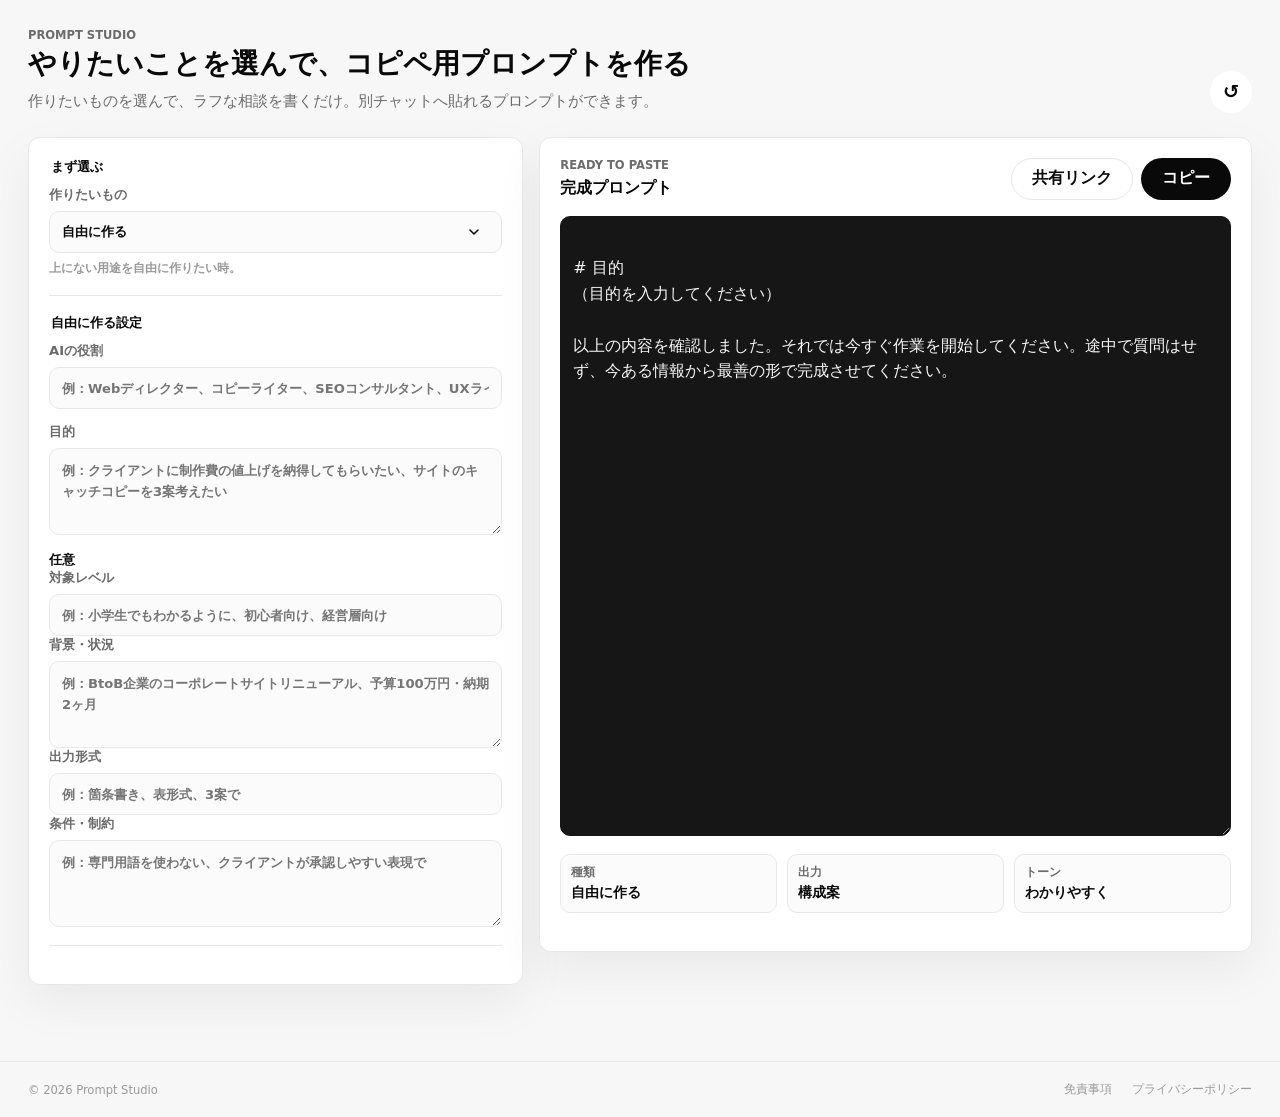
==== index.html @ e765169b "Add files via upload" ====
<!doctype html>
<html lang="ja">
  <head>
    <meta charset="UTF-8" />
    <meta name="viewport" content="width=device-width, initial-scale=1.0" />
    <link rel="icon" type="image/svg+xml" href="./favicon.svg" />
    <title>Prompt Studio</title>
    <link rel="stylesheet" href="./styles.css" />
  </head>
  <body>
    <main class="app-shell">
      <section class="workspace" aria-label="プロンプトメーカー">
        <header class="topbar">
          <div>
            <p class="eyebrow">Prompt Studio</p>
            <h1>やりたいことを選んで、コピペ用プロンプトを作る</h1>
            <p class="lead-text">作りたいものを選んで、ラフな相談を書くだけ。別チャットへ貼れるプロンプトができます。</p>
          </div>
          <div class="topbar-actions">
            <button class="icon-button" id="resetBtn" type="button" aria-label="初期化" title="初期化">↺</button>
          </div>
        </header>

        <div class="layout-grid">
          <form class="control-panel" id="promptForm">
            <fieldset>
              <legend>まず選ぶ</legend>

              <label>
                作りたいもの
                <select id="mode" name="mode">
                  <option value="custom">自由に作る</option>
                  <option value="brainstorm">アイデア出し</option>
                  <option value="minutes">議事録・要約リライト</option>
                  <option value="competitor">競合分析</option>
                  <option value="sitedesign">サイト設計</option>
                  <option value="wireframe">ワイヤーフレーム</option>
                  <option value="design-direction">デザイン指示書</option>
                  <option value="ui-review">デザインレビュー</option>
                  <option value="illust">イラスト生成</option>
                </select>
                <small class="field-hint" id="modeHint"></small>
              </label>
            </fieldset>

            <fieldset id="fieldset-design" style="display:none">
              <legend>デザイン指示書設定</legend>

              <label>
                制作対象
                <input id="designTarget" name="designTarget" type="text" placeholder="例：LP、Webサイト、バナー、UI、パンフレット" />
              </label>

              <label>
                ペルソナ
                <input id="designAudience" name="designAudience" type="text" placeholder="例：30代男性の中小企業経営者、ITツールに不慣れ" />
              </label>

              <label>
                ブランドトーン
                <input id="designTone" name="designTone" type="text" placeholder="例：高級感・信頼感、ミニマル、ポップ、テック感、温かみ" />
              </label>

              <div id="designOptionalGroup">
                <p class="optional-section-label">任意</p>

                <label>
                  サイト設計の結果
                  <textarea id="designPrevResult" name="designPrevResult" rows="4" placeholder="サイト設計モードの結果をそのまま貼り付け、または概要を入力"></textarea>
                </label>

                <label>
                  参考サイト・URL
                  <input id="designRef" name="designRef" type="text" placeholder="例：https://example.com" />
                </label>

                <label>
                  NG表現・避けたい方向性
                  <input id="designNg" name="designNg" type="text" placeholder="例：過度な装飾、古くさいフォント、圧迫感のある配色" />
                </label>

                <label>
                  補足・その他
                  <textarea id="designNotes" name="designNotes" rows="3" placeholder="例：追加で気になる点や希望があれば"></textarea>
                </label>
              </div>

            </fieldset>

            <fieldset id="fieldset-email" style="display:none">
              <legend>メール・依頼文設定</legend>

              <label>
                相手・関係性
                <input id="emailRecipient" name="emailRecipient" type="text" placeholder="例：継続クライアントの山田様、初回コンタクトの企業担当者" />
              </label>

              <label>
                メールの目的・状況
                <textarea id="emailContent" name="emailContent" rows="5" placeholder="例：デザイン費の値上げをお願いしたい。長期取引があるが言い出しにくい。来月から適用したい。"></textarea>
              </label>

              <label>
                文体トーン
                <select id="emailTone" name="emailTone">
                  <option value="丁寧・フォーマル">丁寧・フォーマル</option>
                  <option value="柔らかめ・親しみやすい">柔らかめ・親しみやすい</option>
                  <option value="簡潔・要点重視">簡潔・要点重視</option>
                </select>
              </label>
            </fieldset>

            <fieldset id="fieldset-custom" style="display:none">
              <legend>自由に作る設定</legend>

              <label>
                AIの役割
                <input id="customRole" name="customRole" type="text" placeholder="例：Webディレクター、コピーライター、SEOコンサルタント、UXライター" />
              </label>

              <label>
                目的
                <textarea id="customGoal" name="customGoal" rows="3" placeholder="例：クライアントに制作費の値上げを納得してもらいたい、サイトのキャッチコピーを3案考えたい"></textarea>
              </label>

              <div id="customOptionalGroup">
                <p class="optional-section-label">任意</p>

                <label>
                  対象レベル
                  <input id="customAudience" name="customAudience" type="text" placeholder="例：小学生でもわかるように、初心者向け、経営層向け" />
                </label>

                <label>
                  背景・状況
                  <textarea id="customBackground" name="customBackground" rows="3" placeholder="例：BtoB企業のコーポレートサイトリニューアル、予算100万円・納期2ヶ月"></textarea>
                </label>

                <label>
                  出力形式
                  <input id="customOutput" name="customOutput" type="text" placeholder="例：箇条書き、表形式、3案で" />
                </label>

                <label>
                  条件・制約
                  <textarea id="customConditions" name="customConditions" rows="3" placeholder="例：専門用語を使わない、クライアントが承認しやすい表現で"></textarea>
                </label>
              </div>
            </fieldset>

            <fieldset id="fieldset-brainstorm" style="display:none">
              <legend>アイデア出し設定</legend>

              <label>
                解決したい課題
                <textarea id="bsIssue" name="bsIssue" rows="4" placeholder="例：新規顧客が増えない、採用応募が少ない、既存顧客の離脱が多い"></textarea>
              </label>

              <label>
                対象
                <input id="bsTarget" name="bsTarget" type="text" placeholder="例：新規顧客、社内メンバー、既存ユーザー、経営層" />
              </label>

              <label>
                業界・商材・事業フェーズ
                <input id="bsContext" name="bsContext" type="text" placeholder="例：BtoB SaaS・スタートアップ、人材サービス・拡大期" />
              </label>

              <label>
                施策の目的
                <input id="bsGoal" name="bsGoal" type="text" placeholder="例：売上UP、認知拡大、CV向上、採用強化、UI改善" />
              </label>

              <div id="brainstormOptionalGroup">
                <p class="optional-section-label">任意</p>

                <label>
                  施策のトーン
                  <select id="bsTone" name="bsTone">
                    <option value="バランス重視">バランス重視</option>
                    <option value="攻め・革新的">攻め・革新的</option>
                    <option value="守り・保守的">守り・保守的</option>
                    <option value="低コスト優先">低コスト優先</option>
                    <option value="スピード優先">スピード優先</option>
                  </select>
                </label>
                <label>
                  参考情報・素材
                  <textarea id="bsMaterials" name="bsMaterials" rows="3" placeholder="例：既存施策一覧、競合情報、ターゲット情報、予算感、USP"></textarea>
                </label>
                <label>
                  補足・その他
                  <textarea id="bsNotes" name="bsNotes" rows="2" placeholder="例：過去に試した施策、外せない制約、社内の方針"></textarea>
                </label>
              </div>

            </fieldset>

            <fieldset id="fieldset-minutes" style="display:none">
              <legend>議事録・要約設定</legend>

              <label>
                出力形式
                <select id="minFormat" name="minFormat">
                  <option value="summary">議事録まとめ（内部共有用）</option>
                  <option value="email">クライアントへのメール形式</option>
                </select>
              </label>


              <label>
                議事メモ・文字起こし
                <textarea id="minContent" name="minContent" rows="8" placeholder="ここに議事メモ、文字起こし、Slackログなどを貼り付けてください"></textarea>
              </label>

              <div id="minutesOptionalGroup">
                <p class="optional-section-label">任意</p>

                <label>
                  どう出してほしいか
                <input id="minWish" name="minWish" type="text" placeholder="例：箇条書きを多めに、Slack共有用に短く、決定事項を目立たせて" />
                </label>
              </div>
            </fieldset>

            <fieldset id="fieldset-sitedesign" style="display:none">
              <legend>サイト設計設定</legend>

              <label>
                サービス・事業内容
                <textarea id="siteService" name="siteService" rows="3" placeholder="例：中小企業向けのWeb制作会社。コーポレートサイトやECサイトの制作を中心に行っている"></textarea>
              </label>

              <label>
                サイトの種類
                <input id="siteSiteType" name="siteSiteType" type="text" placeholder="例：コーポレートサイト、採用サイト、LP、ECサイト" />
              </label>

              <label>
                ターゲット
                <input id="siteTarget" name="siteTarget" type="text" placeholder="例：30〜50代の中小企業経営者、新卒採用を検討している人事担当者" />
              </label>

              <label>
                用途
                <select id="siteUsage" name="siteUsage">
                  <option value="report">レポート形式</option>
                  <option value="slide">スライド構成提案</option>
                </select>
              </label>

              <div id="siteOptionalGroup">
                <p class="optional-section-label">任意</p>

                <label>
                  現状の課題・背景
                  <textarea id="siteIssue" name="siteIssue" rows="3" placeholder="例：現サイトが古く問い合わせが少ない、競合と差別化できていない"></textarea>
                </label>

                <label>
                  想定ページ数
                  <input id="sitePages" name="sitePages" type="text" placeholder="例：8ページ、10〜15ページ（未定の場合はAIが提案）" />
                </label>

                <label>
                  競合分析の結果
                  <textarea id="sitePrevResult" name="sitePrevResult" rows="5" placeholder="競合分析モードの結果をそのまま貼り付け、または概要を入力"></textarea>
                </label>

                <label>
                  必須コンテンツ
                  <input id="siteContent" name="siteContent" type="text" placeholder="例：採用情報、実績紹介、代表メッセージ" />
                </label>

                <label>
                  補足・その他
                  <textarea id="siteNotes" name="siteNotes" rows="3" placeholder="例：追加で気になる点や希望があれば"></textarea>
                </label>
              </div>

            </fieldset>

            <fieldset id="fieldset-competitor" style="display:none">
              <legend>競合分析設定</legend>

              <label>
                サービス・事業内容
                <textarea id="compService" name="compService" rows="3" placeholder="例：中小企業向けのWeb制作会社。コーポレートサイトやECサイトの制作を中心に行っている"></textarea>
              </label>

              <label>
                サイトの種類
                <input id="compSiteType" name="compSiteType" type="text" placeholder="例：コーポレートサイト、採用サイト、LP、ECサイト、サービスサイト" />
              </label>

              <div id="compOptionalGroup">
                <p class="optional-section-label">任意</p>

                <label>
                  調査対象のサイトURL
                  <input id="compOwnUrl" name="compOwnUrl" type="text" placeholder="例：https://example.com" />
                </label>

                <label>
                  競合サイトURL
                  <textarea id="compCompetitorUrl" name="compCompetitorUrl" rows="3" placeholder="例：https://competitor1.com（なければAIが競合を選定して調査）"></textarea>
                </label>

                <label>
                  補足・その他
                  <textarea id="compNotes" name="compNotes" rows="3" placeholder="例：追加で気になる点や希望があれば"></textarea>
                </label>
              </div>

            </fieldset>

            <fieldset id="fieldset-research" style="display:none">
              <legend>リサーチ・競合分析設定</legend>

              <label>
                調査目的
                <select id="researchPurpose" name="researchPurpose">
                  <option value="おまかせ">おまかせ（全項目分析）</option>
                  <option value="競合サイトの比較">競合サイトの比較</option>
                  <option value="新規事業・サービスの検討">新規事業・サービスの検討</option>
                  <option value="提案・企画書づくり">提案・企画書づくり</option>
                  <option value="デザイン・UI研究">デザイン・UI研究</option>
                  <option value="市場・業界の把握">市場・業界の把握</option>
                </select>
              </label>

              <label>
                調査テーマ
                <input id="researchTheme" name="researchTheme" type="text" placeholder="例：美容クリニックの競合サイト、工務店の採用ページ" />
              </label>

            </fieldset>

            <fieldset id="fieldset-uireview" style="display:none">
              <legend>デザインレビュー設定</legend>
              <p class="optional-section-label" style="font-weight:400; font-size:0.8rem; color:#A4A4A4; border:none; padding-top:0;">デザインやワイヤーのスクリーンショットを添付してから使ってください</p>

              <label>
                レビュー観点
                <select id="uiPerspective" name="uiPerspective">
                  <option value="overall">総合レビュー</option>
                  <option value="cv">CV・導線改善</option>
                  <option value="design">デザイン品質</option>
                  <option value="accessibility">アクセシビリティ</option>
                </select>
              </label>

              <label>
                サイトの種類
                <input id="uiPageType" name="uiPageType" type="text" placeholder="例：LP、コーポレートサイト、採用サイト、フォームページ" />
              </label>

              <label>
                ペルソナ
                <input id="uiTarget" name="uiTarget" type="text" placeholder="例：30代男性の中小企業経営者、ITツールに不慣れ" />
              </label>

              <div id="uiOptionalGroup">
                <p class="optional-section-label">任意</p>

                <label>
                  改善したいこと
                  <textarea id="uiGoal" name="uiGoal" rows="2" placeholder="例：CVRを上げたい、離脱率を下げたい、信頼感を出したい"></textarea>
                </label>

                <label>
                  出力のボリューム
                  <select id="uiVolume" name="uiVolume">
                    <option value="standard">標準（各項目ポイントを押さえて）</option>
                    <option value="brief">簡潔（要点のみ）</option>
                    <option value="detail">詳細（各項目を詳しく）</option>
                  </select>
                </label>

                <label>
                  補足・その他
                  <textarea id="uiNotes" name="uiNotes" rows="3" placeholder="例：追加で気になる点や希望があれば"></textarea>
                </label>
              </div>

            </fieldset>

            <fieldset id="fieldset-proposal" style="display:none">
              <legend>企画書・提案書設定</legend>

              <label>
                クライアント業種
                <input id="propIndustry" name="propIndustry" type="text" placeholder="例：不動産、医療、人材、製造、教育" />
              </label>

              <label>
                現状課題
                <textarea id="propIssue" name="propIssue" rows="3" placeholder="例：問い合わせが少ない、採用応募が弱い、ブランド訴求不足"></textarea>
              </label>

              <label>
                企画の目的
                <input id="propGoal" name="propGoal" type="text" placeholder="例：受注獲得、社内承認、新規施策の提案、採用強化" />
              </label>

              <label>
                ターゲット
                <input id="propTarget" name="propTarget" type="text" placeholder="例：20〜30代求職者、BtoB企業担当者" />
              </label>

              <label>
                提案するソリューション概要
                <textarea id="propSolution" name="propSolution" rows="2" placeholder="例：サイトリニューアル、新サービス立ち上げ、業務改善、採用施策"></textarea>
              </label>
            </fieldset>

            <fieldset id="fieldset-wireframe" style="display:none">
              <legend>ワイヤーフレーム設定</legend>

              <label>
                出力形式
                <select id="wfOutputType" name="wfOutputType">
                  <option value="html">HTML（ブラウザで確認できる）</option>
                  <option value="image">PNG画像（Pythonで生成）</option>
                </select>
              </label>

              <label>
                ページの種類
                <select id="wfPageType" name="wfPageType">
                  <option value="all">全ページ</option>
                  <option value="top">トップページ</option>
                  <option value="sub">下層ページ</option>
                  <option value="lp">LP（ランディングページ）</option>
                  <option value="any">おまかせ（AIに構成から提案してもらう）</option>
                </select>
              </label>

              <label>
                会社名
                <input id="wfCompany" name="wfCompany" type="text" placeholder="例：株式会社〇〇" />
              </label>

              <label>
                業種
                <input id="wfIndustry" name="wfIndustry" type="text" placeholder="例：清掃サービス、IT支援、不動産" />
              </label>

              <label>
                ページ名
                <input id="wfPageName" name="wfPageName" type="text" placeholder="例：採用トップ、サービス紹介ページ" />
              </label>

              <label>
                目的
                <input id="wfPagePurpose" name="wfPagePurpose" type="text" placeholder="例：新規法人顧客への問い合わせ獲得" />
              </label>

              <label>
                参考資料（企画書・議事録・要件など）
                <textarea id="wfMaterials" name="wfMaterials" rows="6" placeholder="企画書・議事録・要件メモ・構成案などをそのまま貼り付けてください。この内容をもとにテキストやセクション構成を考えます。"></textarea>
              </label>

              <div id="wireframeOptionalGroup">
                <p class="optional-section-label">任意</p>

                <label>
                  サイト設計の結果
                  <textarea id="wfSiteDesign" name="wfSiteDesign" rows="4" placeholder="サイト設計モードの結果をそのまま貼り付けてください。ページ構成・導線をワイヤーに反映します。"></textarea>
                </label>

                <div id="wfSectionsGroup">
                  <label>
                    セクション構成
                    <textarea id="wfSections" name="wfSections" rows="7"></textarea>
                    <small class="field-hint">空欄にするとAIが提案します。</small>
                  </label>
                </div>

                <label>
                  作成の背景・ひとこと
                  <textarea id="wfRequest" name="wfRequest" rows="4" placeholder="例：初回クライアント提案用。シンプルに見せたい。"></textarea>
                </label>

                <div id="wfNotesGroup">
                  <label>
                    補足
                    <textarea id="wfNotes" name="wfNotes" rows="2" placeholder="例：電話番号、CTAコピー、強調したいポイントなど"></textarea>
                  </label>
                </div>
              </div>

            </fieldset>

            <fieldset id="fieldset-illust" style="display:none">
              <legend>イラスト設定</legend>

              <label>
                スタイル
                <select id="illustStyle" name="illustStyle">
                  <option value="flat">フラットベクター</option>
                  <option value="isometric">アイソメトリック</option>
                  <option value="icon">アイコン</option>
                </select>
              </label>

              <label>
                テーマ
                <input id="illustTheme" name="illustTheme" type="text" placeholder="例：Tokyo、コーヒーショップ、病院" />
              </label>

              <label id="illustColorToneRow">
                カラートーン
                <select id="illustColorTone" name="illustColorTone">
                  <option value="soft">ソフト＆明るい</option>
                  <option value="muted">ミュート＆落ち着き</option>
                  <option value="vivid">ビビッド</option>
                </select>
              </label>

              <!-- フラットベクター用フィールド -->
              <div id="illustFlatFields">
                <label>
                  背景
                  <select id="illustBg" name="illustBg">
                    <option value="solid">あり（テーマカラー）</option>
                    <option value="white">あり（白）</option>
                    <option value="transparent">なし（透明）</option>
                  </select>
                </label>

                <label>
                  人物
                  <select id="illustFigure" name="illustFigure">
                    <option value="include">含む</option>
                    <option value="main">人物メイン</option>
                    <option value="none">なし</option>
                  </select>
                </label>

                <label id="figureCountRow">
                  人物の数
                  <select id="illustFigureCount" name="illustFigureCount">
                    <option value="1">1人</option>
                    <option value="2-3">2〜3人</option>
                    <option value="4-6">4〜6人</option>
                    <option value="many">大勢（7人以上）</option>
                  </select>
                </label>

                <label id="framingRow">
                  フレーミング
                  <select id="illustFraming" name="illustFraming">
                    <option value="full">全身</option>
                    <option value="bust">バストアップ</option>
                    <option value="face">フェイスアップ</option>
                  </select>
                </label>

                <label>
                  散りばめる要素（任意）
                  <input id="illustElements" name="illustElements" type="text" placeholder="例：コーヒーカップ、本、植物、自転車、ノートPC" />
                </label>

                <label>
                  スタイル参照（任意）
                  <input id="illustStyleRef" name="illustStyleRef" type="text" placeholder="例：バウハウス、北欧ポスター、ミッドセンチュリー、リソグラフ" />
                </label>
              </div>

              <!-- アイソメトリック用フィールド -->
              <div id="illustIsoFields" style="display:none">
                <label>
                  カテゴリ
                  <select id="illustCategory" name="illustCategory">
                    <option value="mix">おまかせ</option>
                    <option value="building">建物</option>
                    <option value="item">アイテム</option>
                    <option value="vehicle">乗り物</option>
                    <option value="people">人物</option>
                    <option value="nature">自然</option>
                  </select>
                </label>

                <label>
                  向き
                  <select id="illustDirection" name="illustDirection">
                    <option value="mix">ミックス（おまかせ）</option>
                    <option value="left">左向き</option>
                    <option value="right">右向き</option>
                    <option value="back-left">後ろ向き・左</option>
                    <option value="back-right">後ろ向き・右</option>
                  </select>
                </label>

                <label>
                  含めたいオブジェクト（任意）
                  <textarea id="illustObjects" name="illustObjects" rows="3" placeholder="例：Tokyo Tower、鳥居、路面電車、桜の木"></textarea>
                </label>
              </div>

              <!-- アイコン用フィールド -->
              <div id="illustIconFields" style="display:none">
                <label>
                  サイズ
                  <select id="illustIconSize" name="illustIconSize">
                    <option value="24">24px（標準）</option>
                    <option value="16">16px（小）</option>
                    <option value="32">32px（中）</option>
                    <option value="48">48px（大）</option>
                    <option value="64">64px（特大）</option>
                  </select>
                </label>

                <label>
                  線の太さ
                  <select id="illustIconStroke" name="illustIconStroke">
                    <option value="2">2px（標準）</option>
                    <option value="1">1px（細め）</option>
                    <option value="1.5">1.5px</option>
                    <option value="2.5">2.5px</option>
                    <option value="3">3px（太め）</option>
                  </select>
                </label>
              </div>

            </fieldset>


            <fieldset id="fieldset-request" style="display:none">
              <div id="researchOptionalGroup" style="display:none">
                <label>
                  調査対象の企業
                  <input id="researchOwnUrl" name="researchOwnUrl" type="text" placeholder="例：〇〇株式会社（https://...）" />
                </label>
                <label>
                  比較対象の企業
                  <textarea id="researchTargets" name="researchTargets" rows="3" placeholder="例：A社（https://...）、B社、C社"></textarea>
                </label>
                <label>
                  特に見たい観点
                  <input id="researchFocus" name="researchFocus" type="text" placeholder="例：価格、UX、SEO、集客、機能比較" />
                </label>
              </div>


              <legend id="requestLegend">任意</legend>
              <label id="requestLabel">
                <span id="requestLabelText" style="font-size:0.82rem;font-weight:720;color:var(--muted);"></span>
                <textarea id="request" name="request" rows="4" placeholder=""></textarea>
              </label>
            </fieldset>

            <fieldset id="fieldset-extras">
              <legend>必要なら足す</legend>

              <label id="backgroundRow">
                背景・状況
                <textarea id="background" name="background" rows="3" placeholder="例: 新規サービスの提案。クライアントに初回提案する"></textarea>
              </label>

              <label>
                対象
                <input id="audience" name="audience" type="text" placeholder="例: クライアント / 社内メンバー / 初めて見る人" />
              </label>

              <label id="outputTypeRow">
                出してほしい形
                <select id="outputType" name="outputType">
                  <option value="auto">おまかせ</option>
                  <option value="outline">構成案</option>
                  <option value="document">文章・ドキュメント</option>
                  <option value="table">表形式</option>
                  <option value="html">HTML</option>
                  <option value="checklist">チェックリスト</option>
                  <option value="slides">スライド構成</option>
                  <option value="image">画像として出力（PNG）</option>
                </select>
              </label>

              <label>
                AIに読み込ませたい情報
                <textarea id="materials" name="materials" rows="3" placeholder="例: 既存サイトURL、企画メモ、議事録、競合情報、文字起こしなど"></textarea>
                <small class="field-hint">ここに貼った情報をAIが参照します。なければ空欄でOK。</small>
              </label>

              <label>
                守ってほしい条件
                <textarea id="constraints" name="constraints" rows="3" placeholder="例：箇条書きで答えてほしい、3案提示してほしい、英語で出してほしい"></textarea>
              </label>

              <div id="optionsFieldset">
                <p class="field-hint" style="margin-bottom:4px; margin-top:8px;">追加対応（チェックしたものだけプロンプトに入ります）</p>
                <div class="check-list" id="optionsContainer" aria-label="追加オプション"></div>
              </div>
            </fieldset>

            <fieldset id="fieldset-finish">
              <legend>仕上げ</legend>

              <label>
                文章のトーン
                <select id="tone" name="tone">
                  <option value="clear">わかりやすく</option>
                  <option value="business">ビジネス向け</option>
                  <option value="friendly">やわらかく</option>
                  <option value="professional">プロっぽく</option>
                  <option value="concise">短く簡潔に</option>
                </select>
              </label>

              <label>
                詳しさ
                <select id="detail" name="detail">
                  <option value="balanced">ちょうどよく</option>
                  <option value="simple">短め</option>
                  <option value="deep">かなり詳しく</option>
                </select>
              </label>

              <div class="check-list" aria-label="オプション">
                <label class="check-row">
                  <input id="inferMissing" name="inferMissing" type="checkbox" checked />
                  <span>足りない情報は自然に補ってもらう</span>
                </label>
                <label class="check-row">
                  <input id="askQuestions" name="askQuestions" type="checkbox" />
                  <span>不明点があれば質問してもらう</span>
                </label>
                <label class="check-row">
                  <input id="includeSummary" name="includeSummary" type="checkbox" checked />
                  <span>最初に要望まとめを入れる</span>
                </label>
              </div>
            </fieldset>
          </form>

          <aside class="output-panel">
            <div class="output-header">
              <div>
                <p class="eyebrow">Ready to Paste</p>
                <h2>完成プロンプト</h2>
              </div>
              <div style="display:flex; gap:8px; align-items:center;">
                <button class="secondary-button" id="shareBtn" type="button">共有リンク</button>
                <button class="primary-button" id="copyBtn" type="button">コピー</button>
              </div>
            </div>

            <textarea id="promptOutput" class="prompt-output" readonly></textarea>

            <div class="preview-strip" aria-label="設定プレビュー">
              <div>
                <span class="preview-label">種類</span>
                <strong id="previewMode">企画書・提案書</strong>
              </div>
              <div>
                <span class="preview-label">出力</span>
                <strong id="previewOutput">おまかせ</strong>
              </div>
              <div>
                <span class="preview-label">トーン</span>
                <strong id="previewTone">わかりやすく</strong>
              </div>
            </div>
          </aside>
        </div>
      </section>
    </main>

    <div class="toast" id="toast" role="status" aria-live="polite"></div>

    <footer class="site-footer">
      <div class="site-footer-inner">
        <span>© 2026 Prompt Studio</span>
        <nav class="footer-links">
          <a href="./disclaimer.html" target="_blank">免責事項</a>
          <a href="./privacy.html" target="_blank">プライバシーポリシー</a>
        </nav>
      </div>
    </footer>

    <script src="./app.js"></script>
  </body>
</html>
---- styles.css ----
:root {
  color-scheme: light;
  --ink: #090909;
  --muted: #6b6b6b;
  --quiet: #9a9a9a;
  --line: #e8e8e8;
  --paper: #f7f7f7;
  --panel: #ffffff;
  --field: #fbfbfb;
  --soft: #f1f1f1;
  --shadow: 0 18px 50px rgba(0, 0, 0, 0.06);
}

* {
  box-sizing: border-box;
}

body {
  margin: 0;
  min-width: 320px;
  background: var(--paper);
  color: var(--ink);
  font-family:
    Inter, ui-sans-serif, system-ui, -apple-system, BlinkMacSystemFont, "Segoe UI",
    sans-serif;
}

button,
input,
select,
textarea {
  font: inherit;
}

button {
  cursor: pointer;
}

.app-shell {
  min-height: 100vh;
  padding: 28px;
}

.workspace {
  max-width: 1680px;
  margin: 0 auto;
}

.topbar {
  display: flex;
  align-items: end;
  justify-content: space-between;
  gap: 20px;
  padding-bottom: 24px;
}

.eyebrow {
  margin: 0 0 6px;
  color: var(--muted);
  font-size: 0.72rem;
  font-weight: 800;
  letter-spacing: 0;
  text-transform: uppercase;
}

h1,
h2 {
  margin: 0;
  letter-spacing: 0;
}

h1 {
  max-width: none;
  font-size: clamp(1rem, 2.4vw, 1.75rem);
  line-height: 1.12;
  font-weight: 850;
  white-space: nowrap;
}

.lead-text {
  max-width: 760px;
  margin: 10px 0 0;
  color: var(--muted);
  font-size: 0.92rem;
  line-height: 1.6;
}

h2 {
  font-size: 1rem;
  font-weight: 820;
}

.topbar-actions,
.output-header,
.section-title {
  display: flex;
  align-items: center;
  justify-content: space-between;
  gap: 10px;
}

.layout-grid {
  display: grid;
  grid-template-columns: minmax(320px, 0.82fr) minmax(390px, 1.18fr);
  gap: 16px;
  align-items: start;
}

.control-panel,
.output-panel {
  background: var(--panel);
  border: 1px solid var(--line);
  border-radius: 12px;
  box-shadow: var(--shadow);
}

.control-panel,
.output-panel {
  padding: 20px;
}

.output-panel {
  position: sticky;
  top: 20px;
}

fieldset {
  display: grid;
  gap: 14px;
  margin: 0 0 18px;
  padding: 0 0 18px;
  border: 0;
  border-bottom: 1px solid var(--line);
}

fieldset:last-child {
  margin-bottom: 0;
  padding-bottom: 0;
  border-bottom: 0;
}

legend {
  margin-bottom: 10px;
  color: var(--ink);
  font-size: 0.82rem;
  font-weight: 850;
}


label {
  display: grid;
  gap: 7px;
  color: var(--muted);
  font-size: 0.82rem;
  font-weight: 720;
}

input,
select,
textarea {
  width: 100%;
  border: 1px solid var(--line);
  border-radius: 10px;
  background: var(--field);
  color: var(--ink);
  outline: none;
}

input,
select {
  min-height: 42px;
  padding: 0 12px;
}

select {
  appearance: none;
  padding-right: 48px;
  background-image: url("data:image/svg+xml,%3Csvg width='10' height='6' viewBox='0 0 10 6' fill='none' xmlns='http://www.w3.org/2000/svg'%3E%3Cpath d='M1 1L5 5L9 1' stroke='%23090909' stroke-width='1.6' stroke-linecap='round' stroke-linejoin='round'/%3E%3C/svg%3E");
  background-position: right 22px center;
  background-repeat: no-repeat;
  background-size: 10px 6px;
}

textarea {
  min-height: 82px;
  resize: vertical;
  padding: 12px;
  line-height: 1.55;
}

input:focus,
select:focus,
textarea:focus {
  border-color: #111;
  background: #fff;
  box-shadow: 0 0 0 4px rgba(0, 0, 0, 0.06);
}

.field-hint {
  color: var(--quiet);
  font-size: 0.75rem;
  font-weight: 650;
  line-height: 1.45;
}

.check-list {
  display: grid;
  gap: 8px;
}

.check-row {
  display: grid;
  grid-template-columns: 18px 1fr;
  align-items: start;
  gap: 9px;
  padding: 10px;
  border: 1px solid var(--line);
  border-radius: 10px;
  background: var(--field);
  color: var(--ink);
  font-size: 0.84rem;
}

.check-row input {
  width: 16px;
  min-height: 16px;
  margin-top: 2px;
}

.primary-button,
.secondary-button,
.icon-button {
  display: inline-flex;
  align-items: center;
  justify-content: center;
  border-radius: 999px;
  border: 1px solid transparent;
  font-weight: 820;
  white-space: nowrap;
}

.primary-button {
  min-height: 42px;
  padding: 0 20px;
  background: var(--ink);
  color: #fff;
}

.primary-button:hover {
  background: #303030;
}

.secondary-button {
  min-height: 42px;
  padding: 0 20px;
  border-color: var(--line);
  background: #fff;
  color: var(--ink);
}

.secondary-button:hover,
.icon-button:hover {
  border-color: #111;
  background: var(--soft);
}

.icon-button {
  width: 42px;
  height: 42px;
  background: #fff;
  color: var(--ink);
  font-size: 1.2rem;
}

.prompt-output {
  min-height: 620px;
  margin-top: 16px;
  background: #161616;
  color: #f8f8f8;
  border-color: #161616;
  line-height: 1.62;
}

.prompt-output:focus {
  border-color: #161616;
  background: #161616;
  color: #f8f8f8;
  box-shadow: 0 0 0 4px rgba(0, 0, 0, 0.14);
}

.preview-strip {
  display: grid;
  grid-template-columns: repeat(3, 1fr);
  gap: 10px;
  margin: 14px 0 18px;
}

.preview-strip div {
  min-width: 0;
  padding: 10px;
  border: 1px solid var(--line);
  border-radius: 10px;
  background: var(--field);
}

.preview-label {
  display: block;
  margin-bottom: 4px;
  color: var(--muted);
  font-size: 0.72rem;
  font-weight: 850;
}

.preview-strip strong {
  display: block;
  overflow-wrap: anywhere;
  font-size: 0.86rem;
}

.presets {
  border-top: 1px solid var(--line);
  padding-top: 16px;
}

.note {
  margin: 12px 0 0;
  color: var(--muted);
  font-size: 0.86rem;
  line-height: 1.65;
}

.toast {
  position: fixed;
  right: 20px;
  bottom: 20px;
  max-width: min(360px, calc(100vw - 40px));
  padding: 12px 14px;
  border-radius: 999px;
  background: var(--ink);
  color: #fff;
  box-shadow: var(--shadow);
  opacity: 0;
  transform: translateY(10px);
  transition:
    opacity 180ms ease,
    transform 180ms ease;
  pointer-events: none;
}

.toast.show {
  opacity: 1;
  transform: translateY(0);
}

@media (max-width: 900px) {
  .app-shell {
    padding: 16px;
  }

  .topbar {
    align-items: start;
    flex-direction: column;
  }

  .layout-grid {
    grid-template-columns: 1fr;
  }

  .output-panel {
    position: static;
  }

  .prompt-output {
    min-height: 420px;
  }
}

@media (max-width: 540px) {
  .topbar-actions,
  .output-header {
    width: 100%;
  }

  .preview-strip {
    grid-template-columns: 1fr;
  }
}

#uiOptionalGroup,
#designOptionalGroup,
#researchOptionalGroup,
#brainstormOptionalGroup,
#compOptionalGroup,
#siteOptionalGroup {
  display: grid;
  gap: 14px;
}

.optional-section-label {
  font-size: 0.82rem;
  font-weight: 850;
  color: var(--ink);
  margin: 0;
  padding-top: 2px;
}

.site-footer {
  margin-top: 48px;
  border-top: 1px solid var(--line);
  padding: 20px 28px;
  background: var(--paper);
}

.site-footer-inner {
  max-width: 1680px;
  margin: 0 auto;
  display: flex;
  align-items: center;
  justify-content: space-between;
  gap: 16px;
  font-size: 0.72rem;
  color: var(--quiet);
}

.footer-links {
  display: flex;
  gap: 20px;
}

.footer-links a {
  color: var(--quiet);
  text-decoration: none;
}

.footer-links a:hover {
  color: var(--muted);
  text-decoration: underline;
}
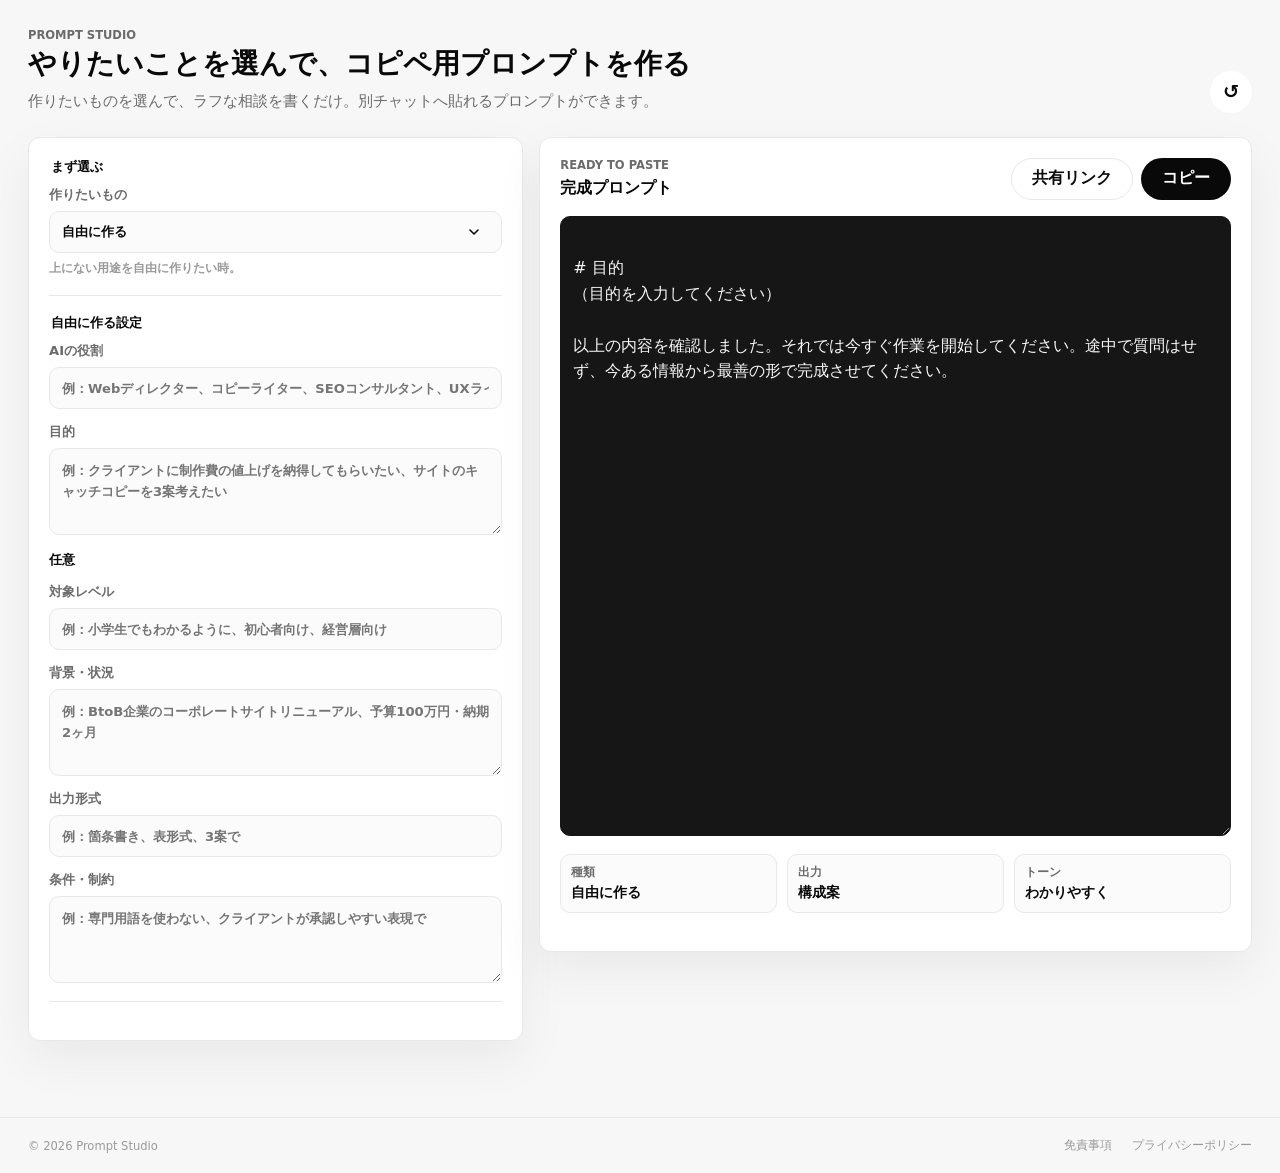
==== commit aec9d04a: "Add files via upload" ====
--- a/index.html
+++ b/index.html
@@ -38,6 +38,7 @@
                   <option value="design-direction">デザイン指示書</option>
                   <option value="ui-review">デザインレビュー</option>
                   <option value="illust">イラスト生成</option>
+                  <option value="convert">画像→編集データ</option>
                 </select>
                 <small class="field-hint" id="modeHint"></small>
               </label>
@@ -621,6 +622,40 @@
                     <option value="2.5">2.5px</option>
                     <option value="3">3px（太め）</option>
                   </select>
+                </label>
+              </div>
+
+            </fieldset>
+
+            <fieldset id="fieldset-convert" style="display:none">
+              <legend>画像→編集データ設定</legend>
+              <p class="optional-section-label" style="font-weight:400; font-size:0.8rem; color:#A4A4A4; border:none; padding-top:0;">変換したい画像を添付してから使ってください</p>
+
+              <label>
+                出力形式
+                <select id="convertOutputFormat" name="convertOutputFormat">
+                  <option value="pptx">.pptx（PowerPoint）</option>
+                  <option value="html">HTML + CSS</option>
+                  <option value="svg">SVG</option>
+                </select>
+              </label>
+
+              <div id="convertOptionalGroup">
+                <p class="optional-section-label">任意</p>
+
+                <label>
+                  使用フォント
+                  <input id="convertFont" name="convertFont" type="text" placeholder="例：Noto Sans JP、游ゴシック、Arial" />
+                </label>
+
+                <label>
+                  色の上書き指定
+                  <input id="convertColorOverride" name="convertColorOverride" type="text" placeholder="例：#FF7E21 をメインカラーに変更" />
+                </label>
+
+                <label>
+                  補足・その他
+                  <textarea id="convertNotes" name="convertNotes" rows="3" placeholder="例：余白を広めに、枠線を細く"></textarea>
                 </label>
               </div>
 
--- a/styles.css
+++ b/styles.css
@@ -391,7 +391,11 @@
 #researchOptionalGroup,
 #brainstormOptionalGroup,
 #compOptionalGroup,
-#siteOptionalGroup {
+#siteOptionalGroup,
+#customOptionalGroup,
+#minutesOptionalGroup,
+#wireframeOptionalGroup,
+#convertOptionalGroup {
   display: grid;
   gap: 14px;
 }
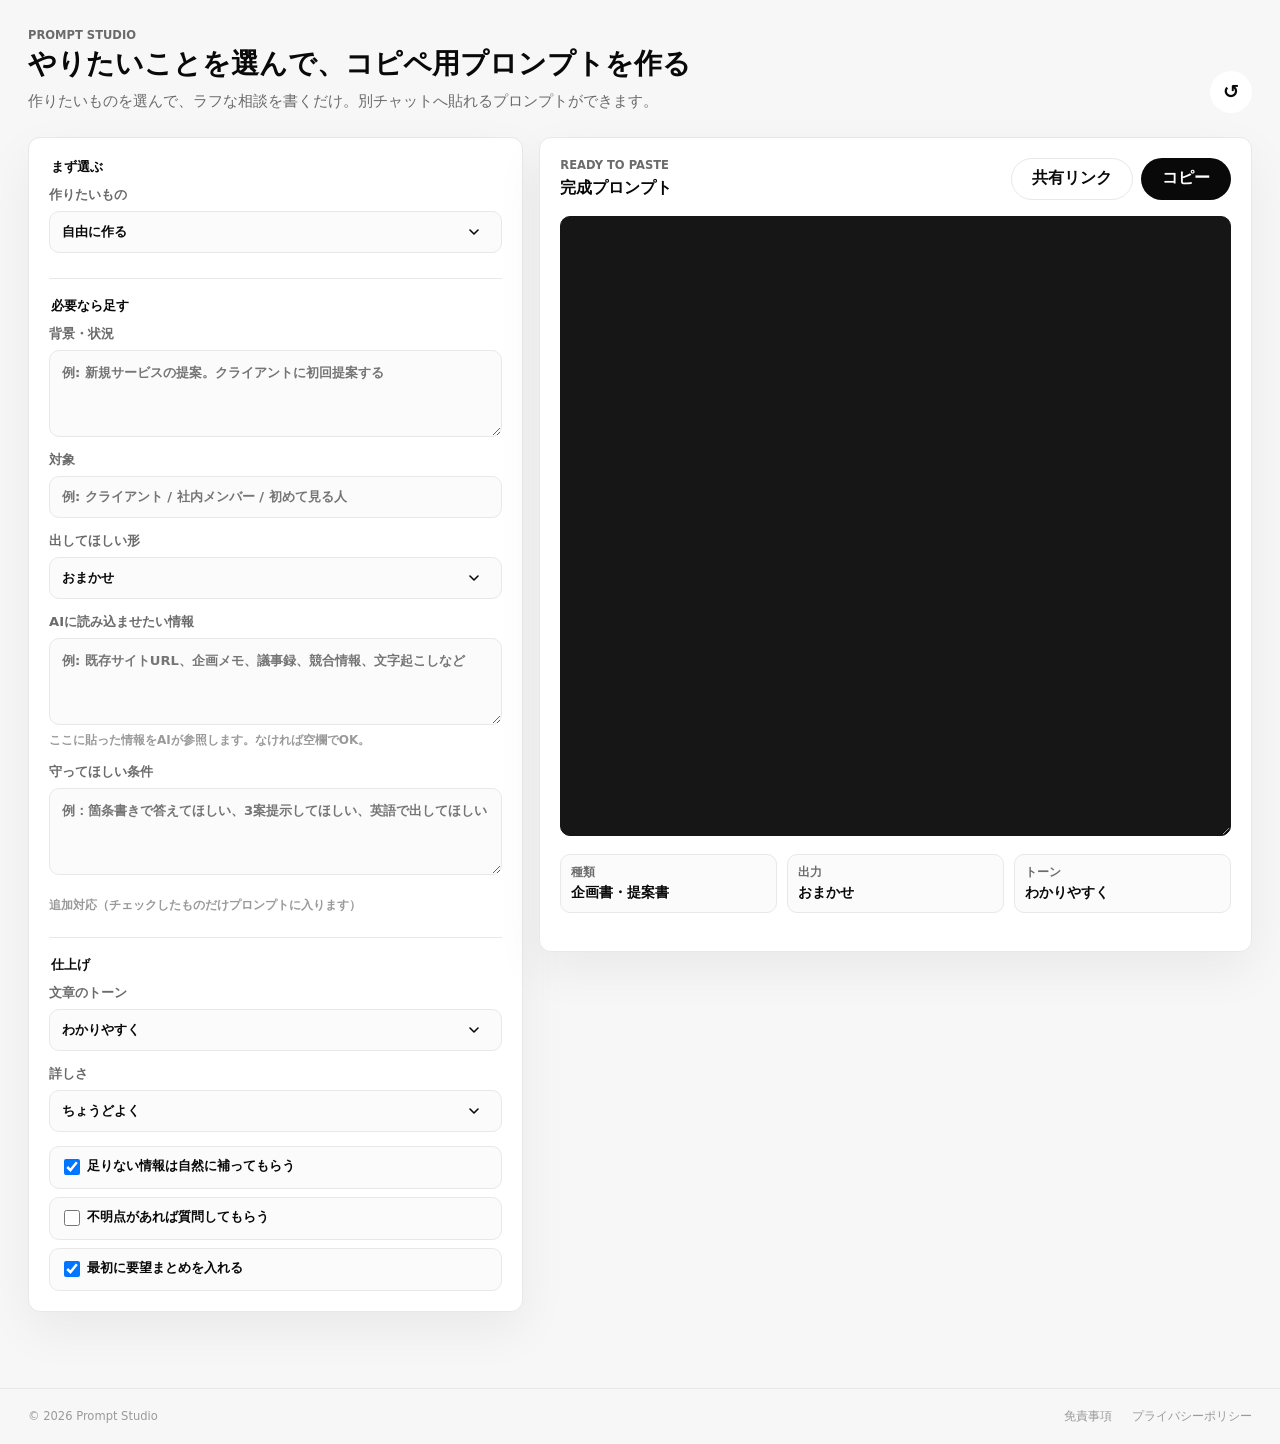
==== commit abc6646a: "Add files via upload" ====
--- a/index.html
+++ b/index.html
@@ -34,6 +34,7 @@
                   <option value="minutes">議事録・要約リライト</option>
                   <option value="competitor">競合分析</option>
                   <option value="sitedesign">サイト設計</option>
+                  <option value="seo">サイトマップ・メタ情報設計</option>
                   <option value="wireframe">ワイヤーフレーム</option>
                   <option value="design-direction">デザイン指示書</option>
                   <option value="ui-review">デザインレビュー</option>
@@ -218,8 +219,13 @@
                 <p class="optional-section-label">任意</p>
 
                 <label>
+                  次回MTG日程
+                  <input id="minNextMtg" name="minNextMtg" type="text" placeholder="例：6/10（火）14:00〜、未定" />
+                </label>
+
+                <label>
                   どう出してほしいか
-                <input id="minWish" name="minWish" type="text" placeholder="例：箇条書きを多めに、Slack共有用に短く、決定事項を目立たせて" />
+                  <input id="minWish" name="minWish" type="text" placeholder="例：箇条書きを多めに、Slack共有用に短く、決定事項を目立たせて" />
                 </label>
               </div>
             </fieldset>
@@ -276,6 +282,65 @@
                 <label>
                   補足・その他
                   <textarea id="siteNotes" name="siteNotes" rows="3" placeholder="例：追加で気になる点や希望があれば"></textarea>
+                </label>
+              </div>
+
+            </fieldset>
+
+            <fieldset id="fieldset-seo" style="display:none">
+              <legend>サイトマップ・メタ情報設計</legend>
+
+              <label>
+                用途
+                <select id="seoType" name="seoType">
+                  <option value="new">新規サイト設計</option>
+                  <option value="existing">リニューアル・改善</option>
+                </select>
+              </label>
+
+              <div id="seoUrlGroup" style="display:none">
+                <label>
+                  サイトURL
+                  <input id="seoUrl" name="seoUrl" type="text" placeholder="例：https://example.com（AIが各ページにアクセスして現在のメタ情報を確認します）" />
+                </label>
+              </div>
+
+              <label>
+                サイト名・ブランド名
+                <input id="seoSiteName" name="seoSiteName" type="text" placeholder="例：株式会社〇〇、SaaSサービス名" />
+              </label>
+
+              <label>
+                対象ページ
+                <textarea id="seoPages" name="seoPages" rows="5" placeholder="例（新規）：TOP、サービス、実績、料金、FAQ、お問い合わせ&#10;例（既存）：https://example.com/service、https://example.com/about"></textarea>
+              </label>
+
+              <label>
+                狙いたいキーワード
+                <input id="seoKeywords" name="seoKeywords" type="text" placeholder="例：Web制作 東京、コーポレートサイト 制作会社" />
+              </label>
+
+              <div id="seoOptionalGroup">
+                <p class="optional-section-label">任意</p>
+
+                <label>
+                  サイト設計の結果
+                  <textarea id="seoPrevResult" name="seoPrevResult" rows="4" placeholder="サイト設計モードの結果をそのまま貼り付けてください"></textarea>
+                </label>
+
+                <label>
+                  ターゲット
+                  <input id="seoTarget" name="seoTarget" type="text" placeholder="例：30代経営者、採用担当者、子育て中の主婦" />
+                </label>
+
+                <label>
+                  ブランドのトーン
+                  <input id="seoTone" name="seoTone" type="text" placeholder="例：誠実・専門的、やわらかく親しみやすい、スタイリッシュ" />
+                </label>
+
+                <label>
+                  補足・その他
+                  <textarea id="seoNotes" name="seoNotes" rows="3" placeholder="例：追加で気になる点や希望があれば"></textarea>
                 </label>
               </div>
 
@@ -380,7 +445,7 @@
 
                 <label>
                   補足・その他
-                  <textarea id="uiNotes" name="uiNotes" rows="3" placeholder="例：追加で気になる点や希望があれば"></textarea>
+                  <textarea id="uiNotes" name="uiNotes" rows="3" placeholder="例：優しめにお願いします、前向きな表現で伝えてほしい"></textarea>
                 </label>
               </div>
 
--- a/styles.css
+++ b/styles.css
@@ -392,6 +392,7 @@
 #brainstormOptionalGroup,
 #compOptionalGroup,
 #siteOptionalGroup,
+#seoOptionalGroup,
 #customOptionalGroup,
 #minutesOptionalGroup,
 #wireframeOptionalGroup,
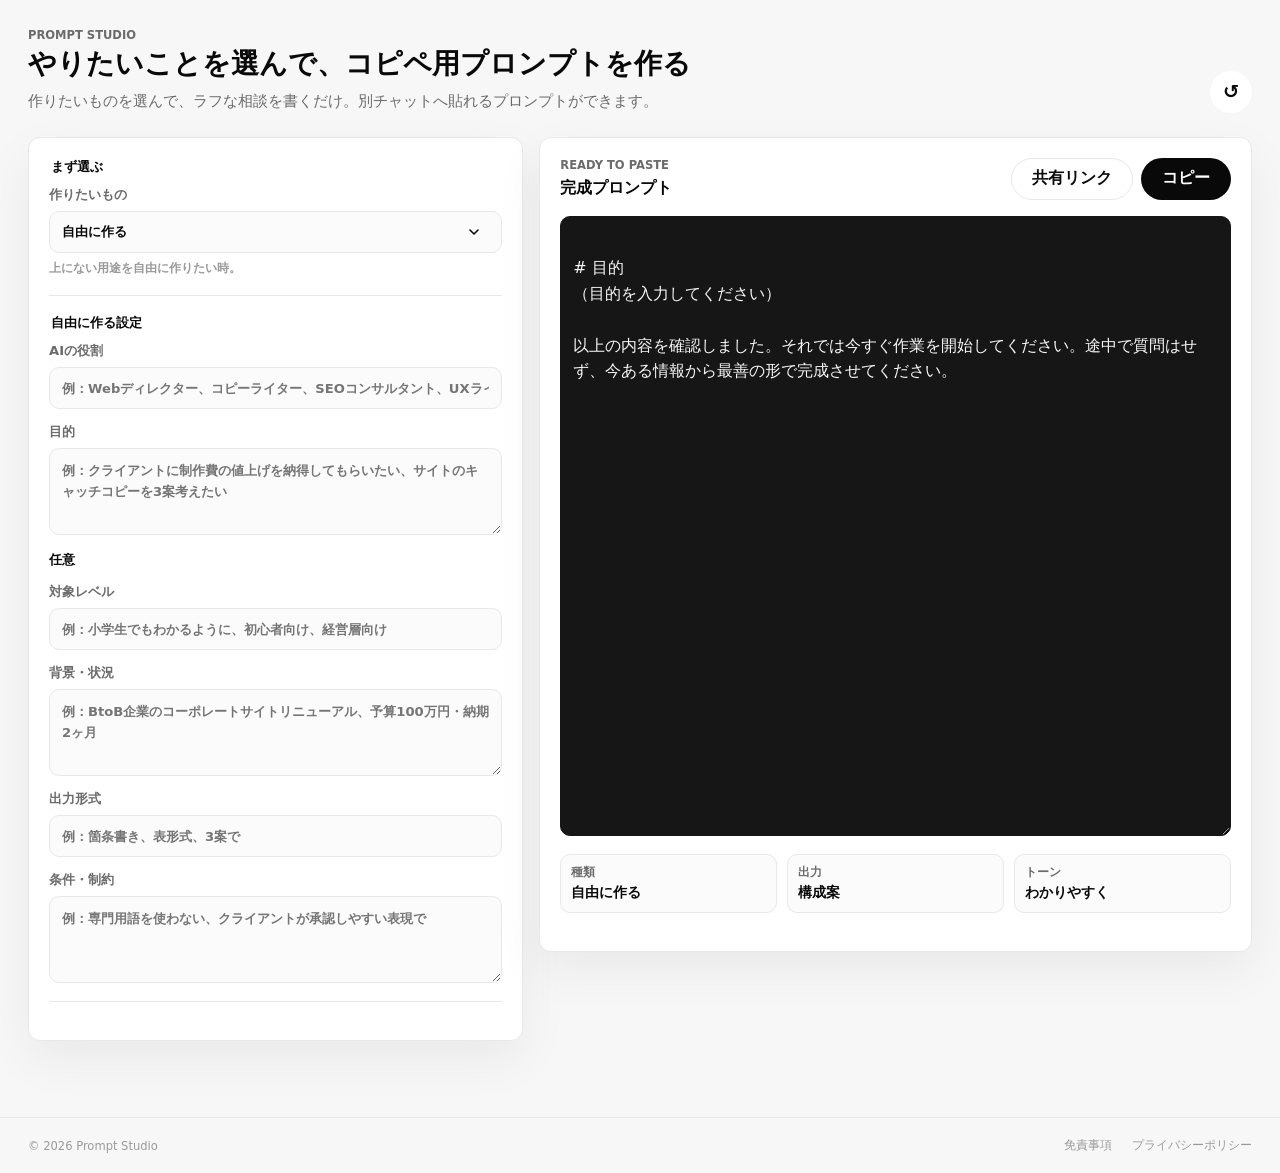
==== commit fb71b2bc: "Add files via upload" ====
--- a/index.html
+++ b/index.html
@@ -32,6 +32,7 @@
                   <option value="custom">自由に作る</option>
                   <option value="brainstorm">アイデア出し</option>
                   <option value="minutes">議事録・要約リライト</option>
+                  <option value="task">やること整理</option>
                   <option value="competitor">競合分析</option>
                   <option value="sitedesign">サイト設計</option>
                   <option value="seo">サイトマップ・メタ情報設計</option>
@@ -346,6 +347,51 @@
 
             </fieldset>
 
+                        <fieldset id="fieldset-task" style="display:none">
+              <legend>やること整理</legend>
+              <p class="optional-section-label" style="font-weight:400; font-size:0.8rem; color:#A4A4A4; border:none; padding-top:0;">議事録・メモ・現状をそのまま貼り付けてもOK</p>
+
+              <label>
+                役割
+                <select id="taskRole" name="taskRole">
+                  <option value="director">ディレクター</option>
+                  <option value="designer">デザイナー</option>
+                  <option value="director-designer">ディレクター兼デザイナー</option>
+                  <option value="coder">コーダー</option>
+                </select>
+              </label>
+
+              <label>
+                現状・状況説明
+                <textarea id="taskSituation" name="taskSituation" rows="6" placeholder="依頼・メッセージ・議事録をそのまま貼り付けるか、状況を説明してください"></textarea>
+              </label>
+
+              <div id="taskOptionalGroup">
+                <p class="optional-section-label">任意</p>
+
+                <label>
+                  プロジェクトの種類
+                  <input id="taskType" name="taskType" type="text" placeholder="例：コーポレートサイト制作（WordPress）" />
+                </label>
+
+                <label>
+                  気になっていること
+                  <textarea id="taskConcern" name="taskConcern" rows="3" placeholder="例：CMSの実装範囲をコーダーに伝えてないかもしれない。インフラ手配が誰の担当か決まっていない。サーバー移管って誰に頼むんだっけ。SSL証明書の更新タイミングを確認したい。"></textarea>
+                </label>
+
+                <label>
+                  納期・フェーズ
+                  <input id="taskDeadline" name="taskDeadline" type="text" placeholder="例：公開3週間後、現在デザイン確認フェーズ" />
+                </label>
+
+                <label>
+                  補足
+                  <textarea id="taskNotes" name="taskNotes" rows="3" placeholder="例：コーダーは外注。インフラはクライアント側の予定だが未確認。"></textarea>
+                </label>
+              </div>
+
+            </fieldset>
+
             <fieldset id="fieldset-competitor" style="display:none">
               <legend>競合分析設定</legend>
 
@@ -486,8 +532,8 @@
               <label>
                 出力形式
                 <select id="wfOutputType" name="wfOutputType">
-                  <option value="html">HTML（ブラウザで確認できる）</option>
-                  <option value="image">PNG画像（Pythonで生成）</option>
+                  <option value="html">HTML</option>
+                  <option value="image">PNG画像</option>
                 </select>
               </label>
 
